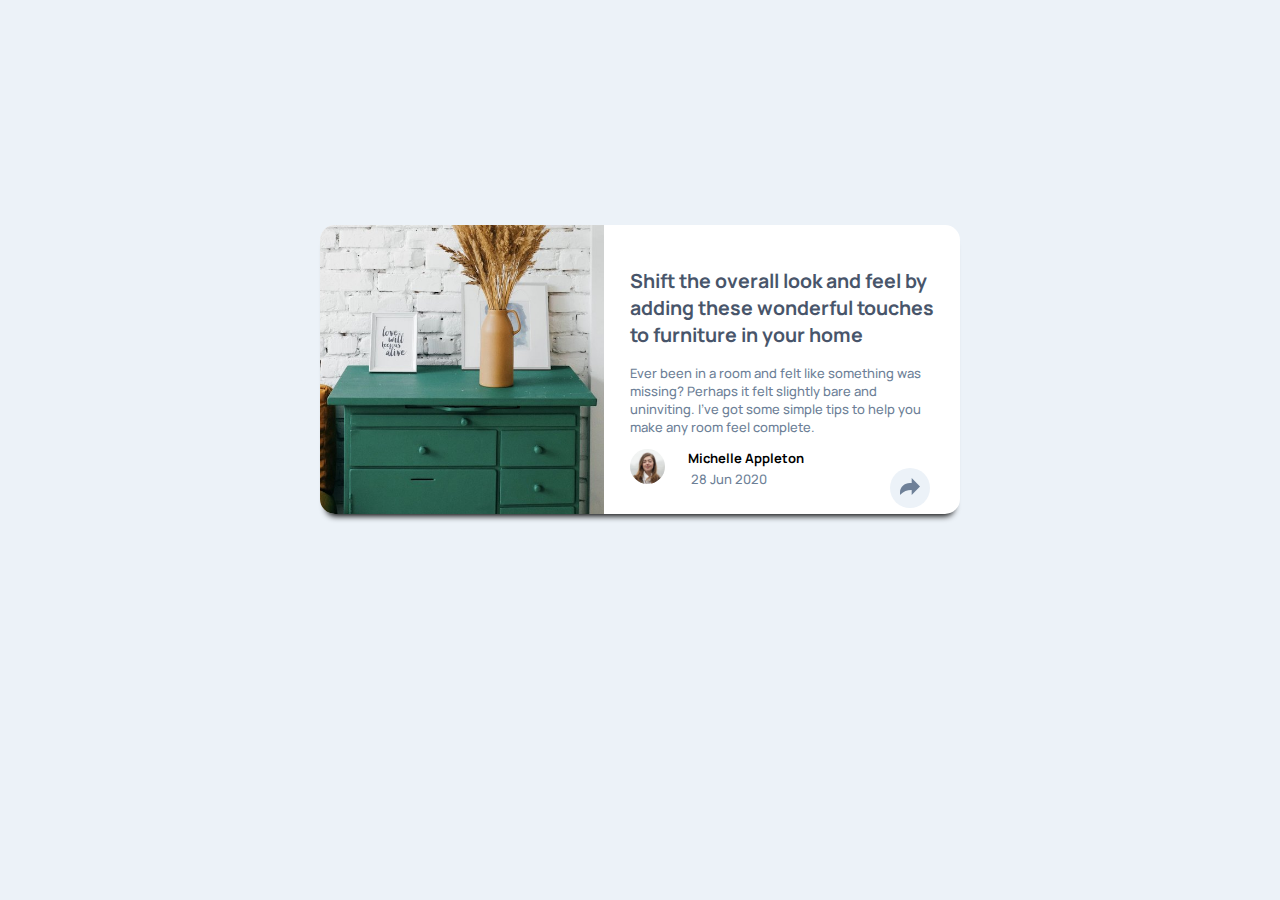
==== challenge-1/index.html @ 7027ce6f "first challenge" ====
<!DOCTYPE html>
<html lang="en">
<head>
  <meta charset="UTF-8">
  <meta name="viewport" content="width=device-width, initial-scale=1.0"> <!-- displays site properly based on user's device -->

  <link rel="icon" type="image/png" sizes="32x32" href="./images/favicon-32x32.png">
  <link rel="stylesheet" href="./styles.css">
  <title>Frontend Mentor | Article preview component</title>
  <script>
	let share = false;
	function toggleShare(){
		
		if(!share){
			share = true;
			document.getElementById("shareDiv").style.backgroundColor = "hsl(217, 19%, 35%)";
			document.getElementById("modal").style.visibility = "visible";
			document.getElementById("triangle-down").style.display = "block";
			document.getElementById('modal').className ='modal-animation';
			document.getElementById('triangle-down').className ='modal-animation2';
		}else{
			share = false;
			document.getElementById("shareDiv").style.backgroundColor = "hsl(210, 46%, 95%)";
			document.getElementById("modal").style.visibility = "hidden";
			document.getElementById("modal").classList.remove("modal-animation");
			document.getElementById("triangle-down").style.display = "none";
		}
	}
  </script>
  <!-- Feel free to remove these styles or customise in your own stylesheet 👍 -->
</head>
<body>
	<div class="container">
		<div id="drawer"> </div>
	
	<div id="details">
		<h2 style="color: hsl(217, 19%, 35%)">
			Shift the overall look and feel by adding these wonderful 
			touches to furniture in your home
		</h2>
		<p style="color: hsl(214, 17%, 51%); font-family: myFirstFont;">
			Ever been in a room and felt like something was missing? Perhaps 
			it felt slightly bare and uninviting. I’ve got some simple tips 
			to help you make any room feel complete.
		</p>
		<div>
			<img src = "./images/avatar-michelle.jpg" style= "width:35px;border-radius:50%; ">
			<p id="name"> Michelle Appleton </p>
			<p style = "display: inline-block;margin:0px; font-family: myFirstFont; text-indent: -10.5em;color: hsl(214,17%,51%)"> 28 Jun 2020 </p>
		</div>

	</div>
		<div id="modal" > 
			<p id="logo"> S H A R E </p>
			<img class="icon" src="images/icon-facebook.svg">
			<img class="icon" src="images/icon-twitter.svg">
			<img class="icon" src="images/icon-pinterest.svg">
		</div>
		<div id="triangle-down"></div>
		<div id = "shareDiv"  onclick="toggleShare()">
			<img id="profile" src="images/icon-share.svg" style="width:20px;margin:10px;">
		</div>
  </div>
</body>
</html>
---- challenge-1/styles.css ----
@font-face {
		font-family: myFirstFont;
		src: url(./static/Manrope-Medium.ttf);
	}
	
	@font-face {
		font-family: mySecondFont;
		src: url(./static/Manrope-Bold.ttf);
	}
  
    .attribution { font-size: 11px; text-align: center; }
    .attribution a { color: hsl(228, 45%, 44%); }
	
	body{
		background-color:  hsl(210, 46%, 95%);
		font-size: 13px;
		font-family: myFirstFont;
	}
    
    #drawer{
        display:table-cell;
        width:40%;
        height:100%;
        background-image: url('images/drawers.jpg');
        border-radius:15px 0 0 15px;
        background-size: cover;
        background-position: center;
    }

	.container{
        box-shadow: 0 8px 6px -6px black;
		border-radius : 15px;
		height: auto;
		width : 50%;
		display : inline-block;
		background-color : white;
		position : absolute;
		top:25%;
		left:25%;
	}
	
	.icon {
		margin: 3px;
		margin-left:12px;
		text-align:center;
		cursor: pointer;
	}
    #modal{
        display:flex;
        visibility: hidden;
        position: absolute;
        right: -80px;
        bottom:70px;
        background-color:hsl(217, 19%, 35%);
        height:25px;
        padding:10px;
        border-radius:10px;
        width:200px;
        display:flex;
        align-items:center;
    }
    
	#triangle-down {
		position:absolute;
        bottom:50px;
        display:none;
		right: 42px;
		width: 0;
		height: 0;
		border-left: 10px solid transparent;
		border-right: 10px solid transparent;
		border-top: 20px solid hsl(217, 19%, 35%);
	}
    
    
    #details{
        display:table-cell;
        width:50%;
        vertical-align:top;
        font-family: mySecondFont;
        padding:4%;
    }

    #logo{
        vertical-align:super;
        margin:auto;
        cursor:pointer;
        color:white;
    }
    #shareDiv{
        position: absolute;
        bottom: 6px;
        right : 30px;
        background-color: hsl(210, 46%, 95%);
        border-radius:50%;
        height:40px;
        width:40px;
        cursor:pointer;
    }

    #name{
        display: inline-block;
        margin:0px 20px 0px;
        vertical-align:top; 
    }

    
    .modal-animation{
        animation-name: cssAnimation;
        animation-duration:3s;
        animation-iteration-count: 1;
        animation-timing-function: ease;
        animation-fill-mode: forwards;
    }

    .modal-animation2{
        animation-name: cssAnimation2;
        animation-duration:3s;
        animation-iteration-count: 1;
        animation-timing-function: ease;
        animation-fill-mode: forwards;
    }

    @keyframes cssAnimation {
        from {
          transform: rotate(0deg) scale(0.5) skew(0deg) ;
        }
        to {
          transform: rotate(0deg) scale(1) skew(0deg) ;
        }
      }

    
      @keyframes cssAnimation2 {
        from {
          transform: rotate(180deg) scale(1) skew(30deg) ;
        }
        to {
          transform: rotate(0deg) scale(1) skew(0deg) ;
        }
      }



	@media only screen and (max-width: 800px) {
		#drawer{
            display: block;
            width : 100%;
            height: 250px;
            border-radius:15px 15px 0 0;
        }
        
        .container{
            width:80%;
            margin:auto;
            left: 10%;
            padding-bottom: 0px;
        }

        #modal{
            
            position: relative;
            width:100%;
            right: 0;
            bottom: 0;
            padding: 10px 0 10px 0;
            border-radius: 0 0 15px 15px;
        }
        
        #logo{
            margin: 20px;
        }


        #triangle-down {
            visibility: hidden;
        }
	}
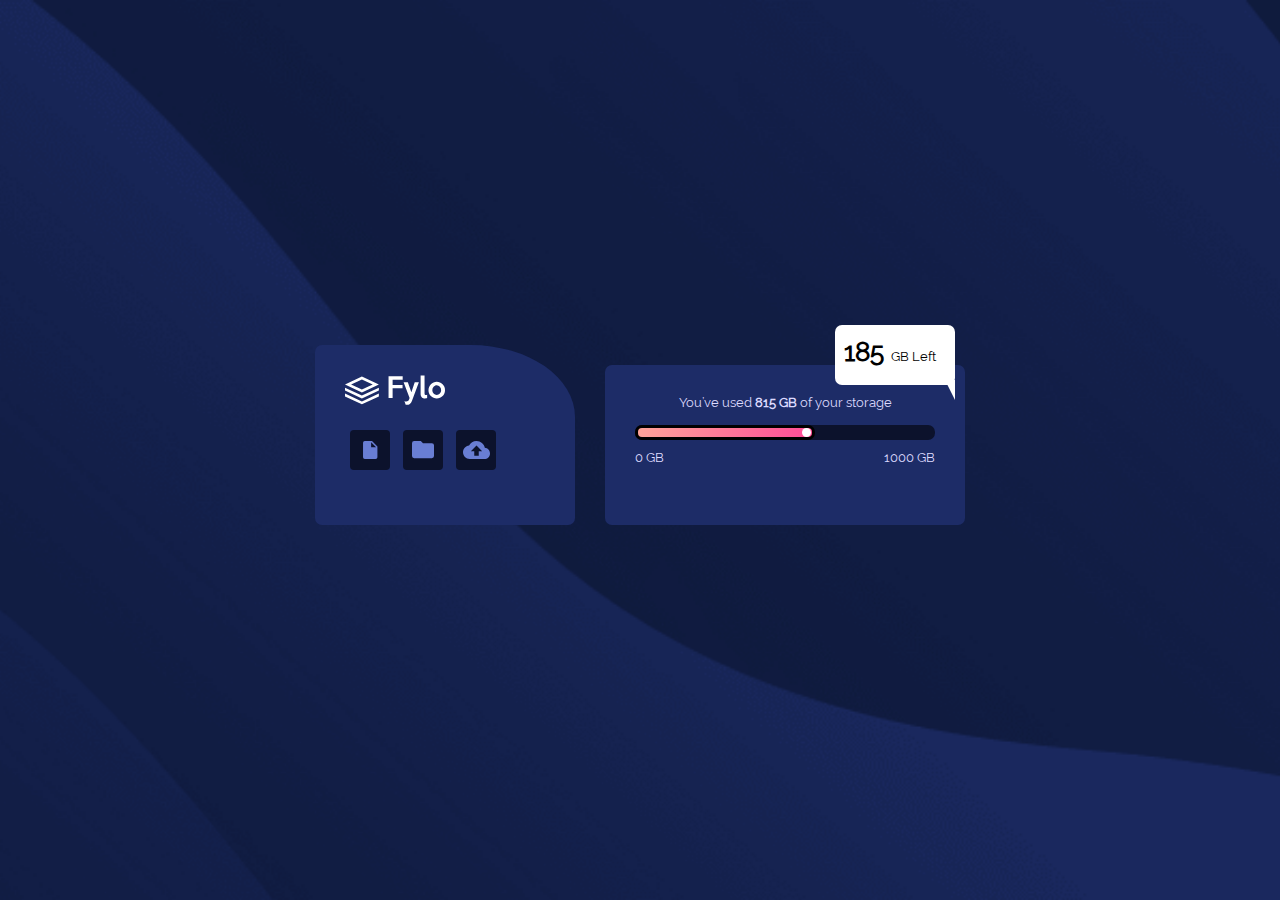
==== commit fb395ff5: "change depolyed challenge" ====
--- a/challenge-1/index.html
+++ b/challenge-1/index.html
@@ -5,61 +5,50 @@
   <meta name="viewport" content="width=device-width, initial-scale=1.0"> <!-- displays site properly based on user's device -->
 
   <link rel="icon" type="image/png" sizes="32x32" href="./images/favicon-32x32.png">
-  <link rel="stylesheet" href="./styles.css">
-  <title>Frontend Mentor | Article preview component</title>
-  <script>
-	let share = false;
-	function toggleShare(){
-		
-		if(!share){
-			share = true;
-			document.getElementById("shareDiv").style.backgroundColor = "hsl(217, 19%, 35%)";
-			document.getElementById("modal").style.visibility = "visible";
-			document.getElementById("triangle-down").style.display = "block";
-			document.getElementById('modal').className ='modal-animation';
-			document.getElementById('triangle-down').className ='modal-animation2';
-		}else{
-			share = false;
-			document.getElementById("shareDiv").style.backgroundColor = "hsl(210, 46%, 95%)";
-			document.getElementById("modal").style.visibility = "hidden";
-			document.getElementById("modal").classList.remove("modal-animation");
-			document.getElementById("triangle-down").style.display = "none";
-		}
-	}
-  </script>
+  <link rel="stylesheet" href="styles.css">  
+  <title>Frontend Mentor | Fylo data storage component</title>
+
   <!-- Feel free to remove these styles or customise in your own stylesheet 👍 -->
+  <style>
+    .attribution { font-size: 11px; text-align: center; }
+    .attribution a { color: hsl(228, 45%, 44%); }
+  </style>
 </head>
 <body>
-	<div class="container">
-		<div id="drawer"> </div>
-	
-	<div id="details">
-		<h2 style="color: hsl(217, 19%, 35%)">
-			Shift the overall look and feel by adding these wonderful 
-			touches to furniture in your home
-		</h2>
-		<p style="color: hsl(214, 17%, 51%); font-family: myFirstFont;">
-			Ever been in a room and felt like something was missing? Perhaps 
-			it felt slightly bare and uninviting. I’ve got some simple tips 
-			to help you make any room feel complete.
-		</p>
-		<div>
-			<img src = "./images/avatar-michelle.jpg" style= "width:35px;border-radius:50%; ">
-			<p id="name"> Michelle Appleton </p>
-			<p style = "display: inline-block;margin:0px; font-family: myFirstFont; text-indent: -10.5em;color: hsl(214,17%,51%)"> 28 Jun 2020 </p>
-		</div>
+  <div class="container">
+    <div id="first" class="cell" >
+      <img src="images/logo.svg" style="width:50%;display: block;">
+      <div class="icon">
+        <img class="im" src="images/icon-document.svg">
+      </div>
+      <div class="icon">
+        <img class="im" src="images/icon-folder.svg">
+      </div>
+      <div class="icon">
+        <img class="im" src="images/icon-upload.svg">
+      </div>
+    </div>
+    <div class="cell" id="second" >
+      <span> You’ve used <b>815 GB</b> of your storage </span>
+      <div class="progress-bar-container">
+        <div class="progress-bar">
+          <div class="circle">
 
-	</div>
-		<div id="modal" > 
-			<p id="logo"> S H A R E </p>
-			<img class="icon" src="images/icon-facebook.svg">
-			<img class="icon" src="images/icon-twitter.svg">
-			<img class="icon" src="images/icon-pinterest.svg">
-		</div>
-		<div id="triangle-down"></div>
-		<div id = "shareDiv"  onclick="toggleShare()">
-			<img id="profile" src="images/icon-share.svg" style="width:20px;margin:10px;">
-		</div>
+          </div>
+        </div>
+      </div>
+      <span style="float: left;"> 0 GB   </span>
+      <span style="float: right;">1000 GB</span>
+      <div class="anchor">
+        <span class="info">185 </span>
+        <span class="info2"> GB Left </span> 
+        <div class="triangle">
+
+        </div>
+      </div>
+    </div>
   </div>
+ 
+
 </body>
 </html>--- a/challenge-1/styles.css
+++ b/challenge-1/styles.css
@@ -1,178 +1,167 @@
-	@font-face {
-		font-family: myFirstFont;
-		src: url(./static/Manrope-Medium.ttf);
-	}
-	
-	@font-face {
-		font-family: mySecondFont;
-		src: url(./static/Manrope-Bold.ttf);
-	}
-  
-    .attribution { font-size: 11px; text-align: center; }
-    .attribution a { color: hsl(228, 45%, 44%); }
-	
-	body{
-		background-color:  hsl(210, 46%, 95%);
-		font-size: 13px;
-		font-family: myFirstFont;
-	}
+@font-face {
+    font-family: mainFont;
+    src: url(./fonts/Raleway-Regular.ttf);
+}
+
+.container{
+    display: flex;
+    justify-content: center;
+    align-items: flex-end;
+    height: 60%;
+}
+
+html,body{
+    height: 100%;
+    margin: 0;
+    font-family: mainFont;
+    font-size: 13px;
+}
+
+body{
+    background-image: url("images/bg-desktop.png");
+    background-size:cover;
+    background-repeat: no-repeat;
+    background-position: bottom;
+}
+
+.cell{
+    position: relative;
+    color: hsl(243, 100%, 93%);
+    background-color:  hsl(228, 56%, 26%);
+    height : 90px;
+    margin: 15px;
+    padding : 30px 30px 40px 30px;
+    border-radius: 7px;
+}
+
+.progress-bar-container{
+    background-color: hsl(229, 57%, 11%);
+    width: 100%;
+    border-radius: 7px 7px 7px 7px;
+    height : 15px;
+    margin : 15px 0 10px 0;
+}
+
+.progress-bar{
+    background: linear-gradient(90deg, hsl(6, 100%, 80%) , hsl(335, 100%, 65%));
+    height: 15px;
+    border : solid black;
+    box-sizing: border-box;
+    border-radius: 7px 7px 7px 7px;
+    position: relative;
+    z-index: 2;
+    width: 60%;
+    animation-name: loading;
+   animation-duration: 4s;
+   animation-iteration-count: 1;
+}
+
+@keyframes loading {
+    from {width: 0%;}
+    to {width: 60%;}
+  }
+
+.circle{
+    border-radius: 50%;
+    background-color: white;
+    position: absolute;
+    right: 1px;
+    height: 9px;
+    width: 9px;
+    z-index:1;
+}
+
+.anchor{
+    position: absolute;
+    height: 60px;
+    width: 120px;
+    border-radius: 7px;
+    top: -40px;
+    right: 10px;
+    background:white;
+    color: black;
+    text-align: center;
+}
+
+.info{
+    font-size: 26px;
+    font-weight: bolder;
+    position: relative;
+    top: 20%;
+}
+
+.info2{
+    position: relative;
+    top: 20%;
+}
+
+.triangle{
+    width: 0;
+    height: 0;
+    float: right;
+    border-left: 10px solid transparent;
+    top:55px;
+    position: relative;
+    border-top: 20px solid white;
+}
+
+#first{
+    height:110px;
+    width: 200px;
+    border-top-right-radius: 40%;
+}
+
+.icon{
+    margin:25px 5px 5px;
+    display: inline-block;
+    padding: 5px;
+    width:30px;
+    height: 30px;
+    border-radius: 4px;
+    background-color: hsl(229, 57%, 11%);
+    text-align: center;
+    cursor: pointer;
+    vertical-align: middle;
+}
+
+.im{
+    height: 60%;
+    padding-top: 20%;
+    vertical-align: middle;
+}
+
+#second{
+    text-align: center;
+    width:300px;
+}
+
+@media only screen and (max-width: 700px) {
+    .container{
+        flex-direction: column;
+        height: 100%;
+    }
     
-    #drawer{
-        display:table-cell;
-        width:40%;
-        height:100%;
-        background-image: url('images/drawers.jpg');
-        border-radius:15px 0 0 15px;
-        background-size: cover;
-        background-position: center;
+    #first{
+        width: 70%;
+        margin: auto;
+        margin-bottom: 10px;
+    }
+    #second{
+        width: 70%;
+        margin: auto;
+        margin-top: 0px;
     }
 
-	.container{
-        box-shadow: 0 8px 6px -6px black;
-		border-radius : 15px;
-		height: auto;
-		width : 50%;
-		display : inline-block;
-		background-color : white;
-		position : absolute;
-		top:25%;
-		left:25%;
-	}
-	
-	.icon {
-		margin: 3px;
-		margin-left:12px;
-		text-align:center;
-		cursor: pointer;
-	}
-    #modal{
-        display:flex;
-        visibility: hidden;
-        position: absolute;
-        right: -80px;
-        bottom:70px;
-        background-color:hsl(217, 19%, 35%);
-        height:25px;
-        padding:10px;
-        border-radius:10px;
-        width:200px;
-        display:flex;
-        align-items:center;
-    }
-    
-	#triangle-down {
-		position:absolute;
-        bottom:50px;
-        display:none;
-		right: 42px;
-		width: 0;
-		height: 0;
-		border-left: 10px solid transparent;
-		border-right: 10px solid transparent;
-		border-top: 20px solid hsl(217, 19%, 35%);
-	}
-    
-    
-    #details{
-        display:table-cell;
-        width:50%;
-        vertical-align:top;
-        font-family: mySecondFont;
-        padding:4%;
+    .triangle{
+        display: none;
     }
 
-    #logo{
-        vertical-align:super;
-        margin:auto;
-        cursor:pointer;
-        color:white;
-    }
-    #shareDiv{
-        position: absolute;
-        bottom: 6px;
-        right : 30px;
-        background-color: hsl(210, 46%, 95%);
-        border-radius:50%;
-        height:40px;
-        width:40px;
-        cursor:pointer;
+    .anchor{
+        right:30%;
+        top: 80%;
     }
 
-    #name{
-        display: inline-block;
-        margin:0px 20px 0px;
-        vertical-align:top; 
+    body{
+        background-image: url("./images/bg-mobile.png");
     }
-
-    
-    .modal-animation{
-        animation-name: cssAnimation;
-        animation-duration:3s;
-        animation-iteration-count: 1;
-        animation-timing-function: ease;
-        animation-fill-mode: forwards;
-    }
-
-    .modal-animation2{
-        animation-name: cssAnimation2;
-        animation-duration:3s;
-        animation-iteration-count: 1;
-        animation-timing-function: ease;
-        animation-fill-mode: forwards;
-    }
-
-    @keyframes cssAnimation {
-        from {
-          transform: rotate(0deg) scale(0.5) skew(0deg) ;
-        }
-        to {
-          transform: rotate(0deg) scale(1) skew(0deg) ;
-        }
-      }
-
-    
-      @keyframes cssAnimation2 {
-        from {
-          transform: rotate(180deg) scale(1) skew(30deg) ;
-        }
-        to {
-          transform: rotate(0deg) scale(1) skew(0deg) ;
-        }
-      }
-
-
-
-	@media only screen and (max-width: 800px) {
-		#drawer{
-            display: block;
-            width : 100%;
-            height: 250px;
-            border-radius:15px 15px 0 0;
-        }
-        
-        .container{
-            width:80%;
-            margin:auto;
-            left: 10%;
-            padding-bottom: 0px;
-        }
-
-        #modal{
-            
-            position: relative;
-            width:100%;
-            right: 0;
-            bottom: 0;
-            padding: 10px 0 10px 0;
-            border-radius: 0 0 15px 15px;
-        }
-        
-        #logo{
-            margin: 20px;
-        }
-
-
-        #triangle-down {
-            visibility: hidden;
-        }
-	}
+}